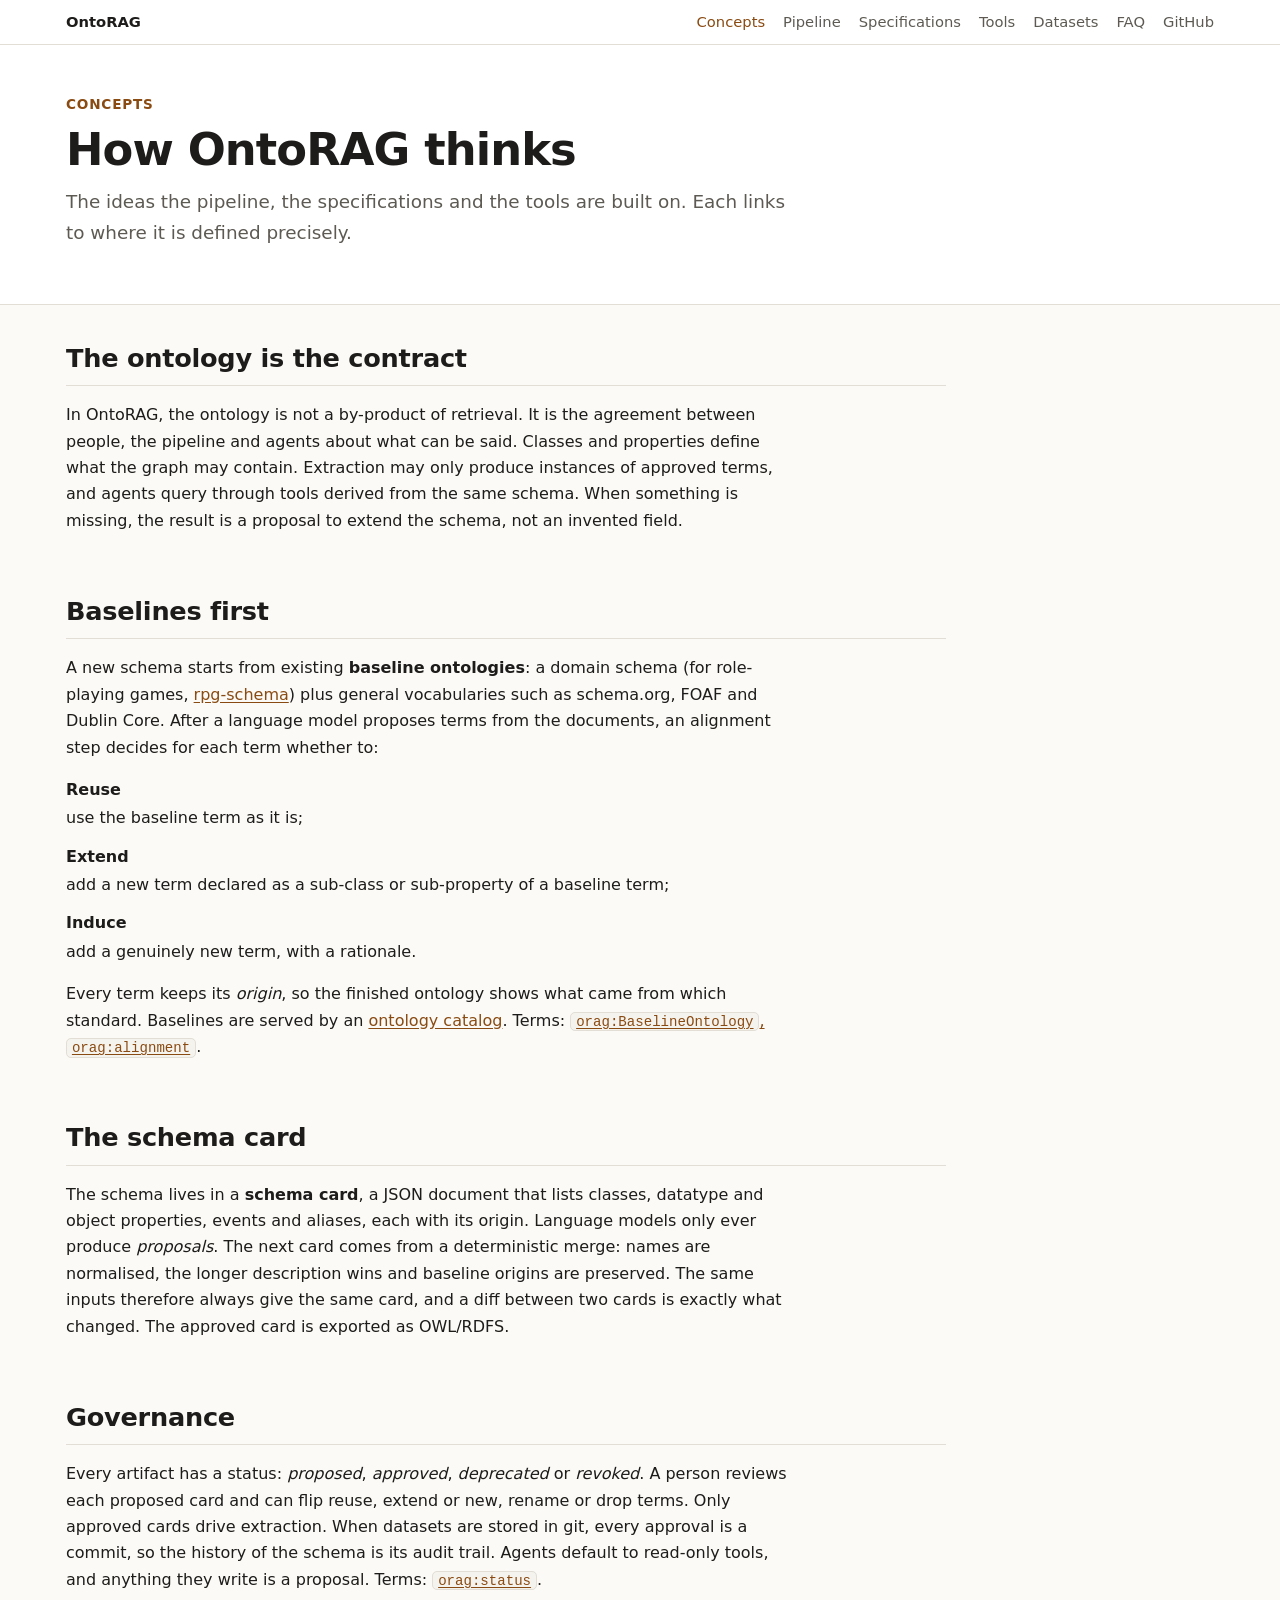
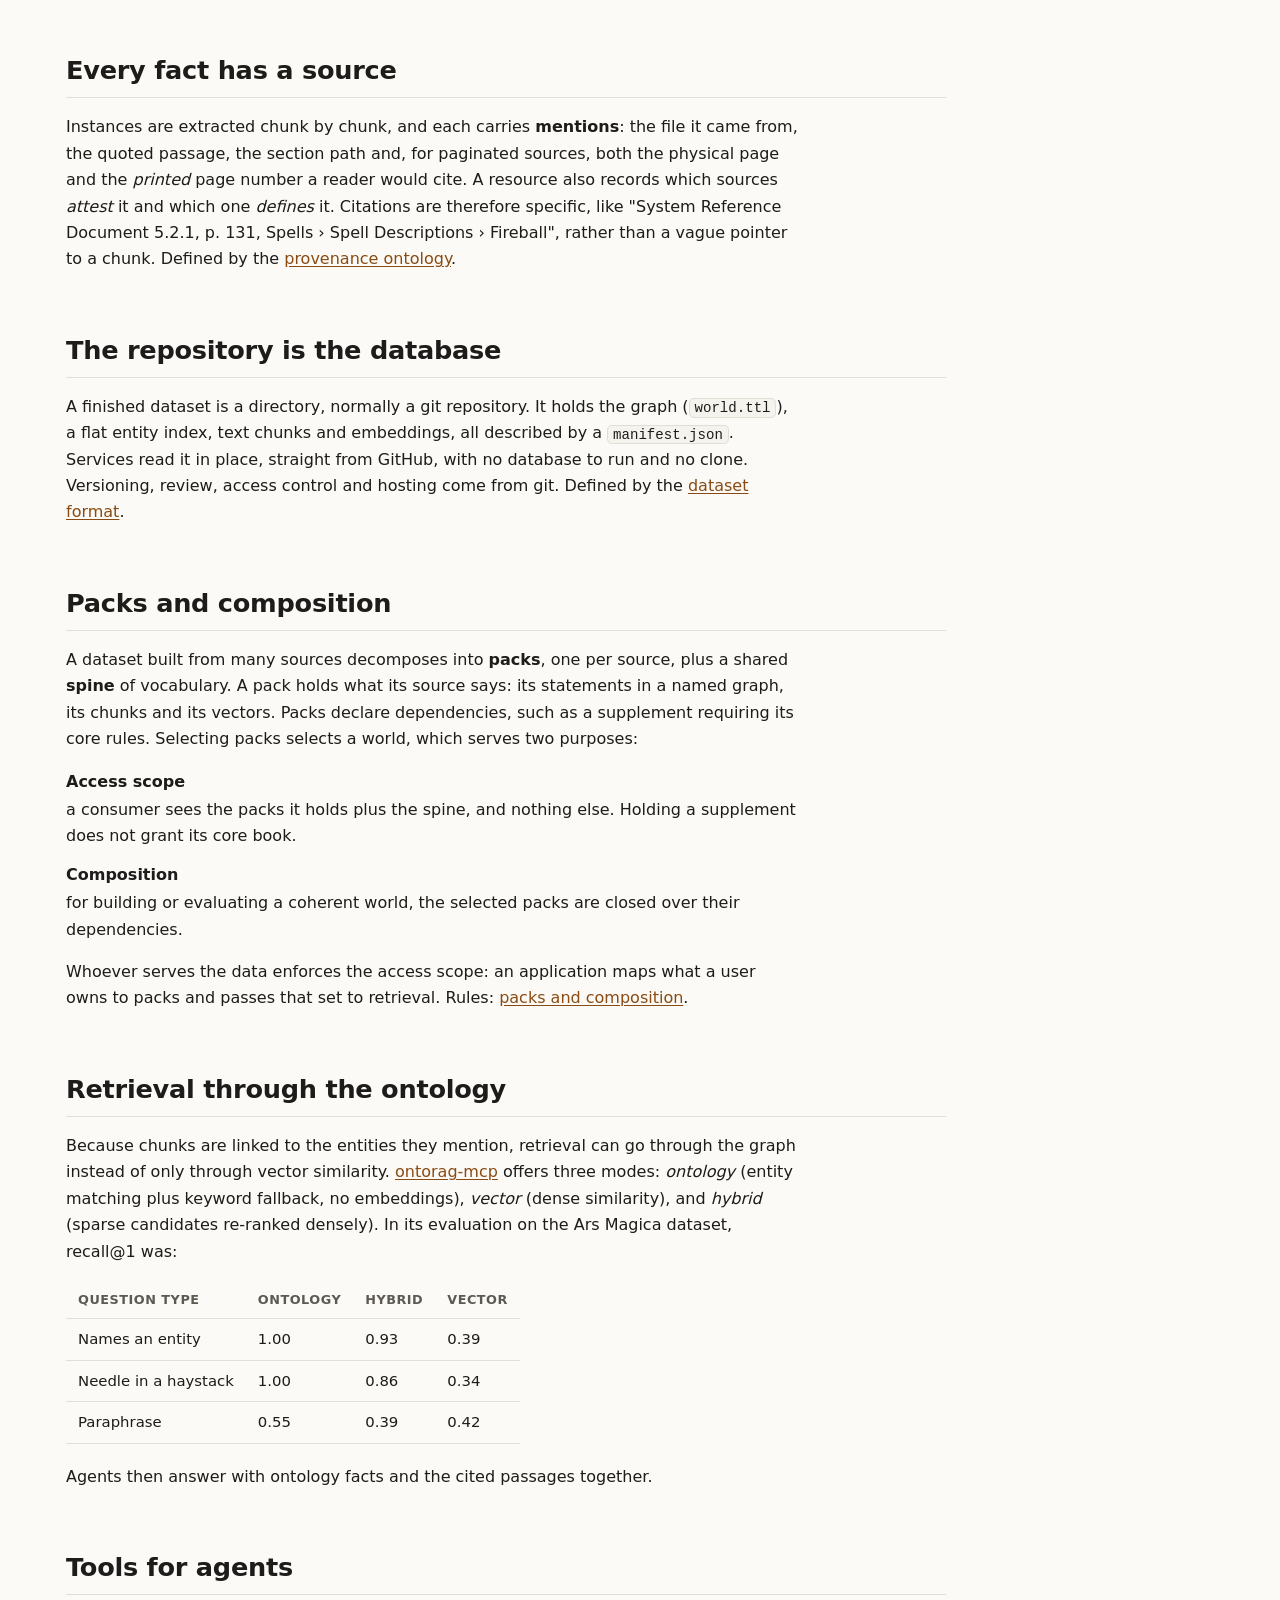
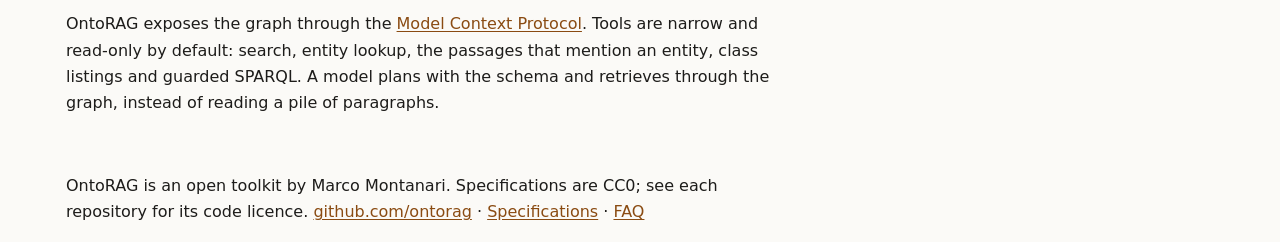
==== concepts/index.html @ efa47b8e "Restructure ontorag.org into a multi-page site Home, Concepts, Pipeline, Specifications, Tools, Data" ====
<!doctype html>
<html lang="en">
<head>
<meta charset="utf-8">
<meta name="viewport" content="width=device-width, initial-scale=1">
<title>Concepts · OntoRAG</title>
<meta name="description" content="The ideas behind OntoRAG: ontology as contract, baselines and alignment, schema cards, governance, provenance, datasets as repositories, packs and retrieval.">
<link rel="stylesheet" href="../assets/site.css">
<link rel="icon" href="../assets/favicon.svg" type="image/svg+xml">
</head>
<body>
<nav class="sitebar" aria-label="OntoRAG">
  <div class="wrap">
    <a class="brand" href="../">OntoRAG</a>
    <a href="../concepts/" aria-current="page">Concepts</a>
    <a href="../pipeline/">Pipeline</a>
    <a href="../specs/">Specifications</a>
    <a href="../tools/">Tools</a>
    <a href="../datasets/">Datasets</a>
    <a href="../faq/">FAQ</a>
    <a href="https://github.com/ontorag">GitHub</a>
  </div>
</nav>
<header class="masthead">
  <div class="wrap">
    <p class="eyebrow">Concepts</p>
    <h1>How OntoRAG thinks</h1>
    <p class="lede">The ideas the pipeline, the specifications and the tools are built on. Each links to where it is defined precisely.</p>
  </div>
</header>
<main class="wrap page">
<section id="contract">
  <h2>The ontology is the contract</h2>
  <p>In OntoRAG, the ontology is not a by-product of retrieval. It is the agreement between people, the pipeline and agents about what can be said. Classes and properties define what the graph may contain. Extraction may only produce instances of approved terms, and agents query through tools derived from the same schema. When something is missing, the result is a proposal to extend the schema, not an invented field.</p>
</section>
<section id="baselines">
  <h2>Baselines first</h2>
  <p>A new schema starts from existing <strong>baseline ontologies</strong>: a domain schema (for role-playing games, <a href="https://www.rpg-schema.org/">rpg-schema</a>) plus general vocabularies such as schema.org, FOAF and Dublin Core. After a language model proposes terms from the documents, an alignment step decides for each term whether to:</p>
  <dl class="defs">
    <dt>Reuse</dt><dd>use the baseline term as it is;</dd>
    <dt>Extend</dt><dd>add a new term declared as a sub-class or sub-property of a baseline term;</dd>
    <dt>Induce</dt><dd>add a genuinely new term, with a rationale.</dd>
  </dl>
  <p>Every term keeps its <em>origin</em>, so the finished ontology shows what came from which standard. Baselines are served by an <a href="../tools/#catalog">ontology catalog</a>. Terms: <a href="https://ontorag.org/vocab/#alignment-model"><code>orag:BaselineOntology</code>, <code>orag:alignment</code></a>.</p>
</section>
<section id="schema-card">
  <h2>The schema card</h2>
  <p>The schema lives in a <strong>schema card</strong>, a JSON document that lists classes, datatype and object properties, events and aliases, each with its origin. Language models only ever produce <em>proposals</em>. The next card comes from a deterministic merge: names are normalised, the longer description wins and baseline origins are preserved. The same inputs therefore always give the same card, and a diff between two cards is exactly what changed. The approved card is exported as OWL/RDFS.</p>
</section>
<section id="governance">
  <h2>Governance</h2>
  <p>Every artifact has a status: <em>proposed</em>, <em>approved</em>, <em>deprecated</em> or <em>revoked</em>. A person reviews each proposed card and can flip reuse, extend or new, rename or drop terms. Only approved cards drive extraction. When datasets are stored in git, every approval is a commit, so the history of the schema is its audit trail. Agents default to read-only tools, and anything they write is a proposal. Terms: <a href="https://ontorag.org/vocab/#governance"><code>orag:status</code></a>.</p>
</section>
<section id="provenance">
  <h2>Every fact has a source</h2>
  <p>Instances are extracted chunk by chunk, and each carries <strong>mentions</strong>: the file it came from, the quoted passage, the section path and, for paginated sources, both the physical page and the <em>printed</em> page number a reader would cite. A resource also records which sources <em>attest</em> it and which one <em>defines</em> it. Citations are therefore specific, like "System Reference Document 5.2.1, p. 131, Spells › Spell Descriptions › Fireball", rather than a vague pointer to a chunk. Defined by the <a href="https://ontorag.org/provenance/">provenance ontology</a>.</p>
</section>
<section id="datasets">
  <h2>The repository is the database</h2>
  <p>A finished dataset is a directory, normally a git repository. It holds the graph (<code>world.ttl</code>), a flat entity index, text chunks and embeddings, all described by a <code>manifest.json</code>. Services read it in place, straight from GitHub, with no database to run and no clone. Versioning, review, access control and hosting come from git. Defined by the <a href="https://ontorag.org/vocab/#format">dataset format</a>.</p>
</section>
<section id="packs">
  <h2>Packs and composition</h2>
  <p>A dataset built from many sources decomposes into <strong>packs</strong>, one per source, plus a shared <strong>spine</strong> of vocabulary. A pack holds what its source says: its statements in a named graph, its chunks and its vectors. Packs declare dependencies, such as a supplement requiring its core rules. Selecting packs selects a world, which serves two purposes:</p>
  <dl class="defs">
    <dt>Access scope</dt><dd>a consumer sees the packs it holds plus the spine, and nothing else. Holding a supplement does not grant its core book.</dd>
    <dt>Composition</dt><dd>for building or evaluating a coherent world, the selected packs are closed over their dependencies.</dd>
  </dl>
  <p>Whoever serves the data enforces the access scope: an application maps what a user owns to packs and passes that set to retrieval. Rules: <a href="https://ontorag.org/provenance/#packs">packs and composition</a>.</p>
</section>
<section id="retrieval">
  <h2>Retrieval through the ontology</h2>
  <p>Because chunks are linked to the entities they mention, retrieval can go through the graph instead of only through vector similarity. <a href="../tools/#mcp">ontorag-mcp</a> offers three modes: <em>ontology</em> (entity matching plus keyword fallback, no embeddings), <em>vector</em> (dense similarity), and <em>hybrid</em> (sparse candidates re-ranked densely). In its evaluation on the Ars Magica dataset, recall@1 was:</p>
  <table>
    <thead><tr><th>Question type</th><th>Ontology</th><th>Hybrid</th><th>Vector</th></tr></thead>
    <tbody>
      <tr><td>Names an entity</td><td>1.00</td><td>0.93</td><td>0.39</td></tr>
      <tr><td>Needle in a haystack</td><td>1.00</td><td>0.86</td><td>0.34</td></tr>
      <tr><td>Paraphrase</td><td>0.55</td><td>0.39</td><td>0.42</td></tr>
    </tbody>
  </table>
  <p>Agents then answer with ontology facts and the cited passages together.</p>
</section>
<section id="tools-for-agents">
  <h2>Tools for agents</h2>
  <p>OntoRAG exposes the graph through the <a href="https://modelcontextprotocol.io/">Model Context Protocol</a>. Tools are narrow and read-only by default: search, entity lookup, the passages that mention an entity, class listings and guarded SPARQL. A model plans with the schema and retrieves through the graph, instead of reading a pile of paragraphs.</p>
</section>
</main>
<footer class="wrap footer">
  <p>OntoRAG is an open toolkit by Marco Montanari. Specifications are CC0; see each repository for its code licence.
  <a href="https://github.com/ontorag">github.com/ontorag</a> ·
  <a href="../specs/">Specifications</a> ·
  <a href="../faq/">FAQ</a></p>
</footer>
</body>
</html>
---- assets/site.css ----
:root {
  --bg: #fbfaf7;
  --surface: #ffffff;
  --surface-2: #f3f1ec;
  --text: #1d1c1a;
  --muted: #5d5a53;
  --border: #e2ded5;
  --accent: #8a4b12;
  --accent-soft: #f6ebdf;
  --code-bg: #f5f3ee;
  --radius: 10px;
  --font: "Inter", system-ui, -apple-system, "Segoe UI", Roboto, sans-serif;
  --mono: "JetBrains Mono", ui-monospace, SFMono-Regular, Menlo, Consolas, monospace;
  color-scheme: light;
}
@media (prefers-color-scheme: dark) {
  :root {
    --bg: #151412;
    --surface: #1d1c19;
    --surface-2: #25231f;
    --text: #ebe7df;
    --muted: #a8a295;
    --border: #36332d;
    --accent: #e3a468;
    --accent-soft: #2e241a;
    --code-bg: #1a1916;
    color-scheme: dark;
  }
}

* { box-sizing: border-box; }
html { scroll-behavior: smooth; }
body {
  margin: 0;
  background: var(--bg);
  color: var(--text);
  font: 16px/1.65 var(--font);
  -webkit-font-smoothing: antialiased;
}
a { color: var(--accent); text-underline-offset: 2px; }
code, pre { font-family: var(--mono); font-size: 0.88em; }
:not(pre) > code { background: var(--code-bg); border: 1px solid var(--border); border-radius: 5px; padding: 0.05em 0.35em; }
pre {
  background: var(--code-bg);
  border: 1px solid var(--border);
  border-radius: var(--radius);
  padding: 14px 16px;
  overflow-x: auto;
  line-height: 1.5;
}

.wrap { max-width: 1180px; margin: 0 auto; padding: 0 16px; }

/* masthead */
.masthead { border-bottom: 1px solid var(--border); background: var(--surface); padding: 48px 0 32px; }
.eyebrow { margin: 0 0 8px; color: var(--accent); font-weight: 600; font-size: 0.85rem; letter-spacing: 0.06em; text-transform: uppercase; }
h1 { margin: 0 0 12px; font-size: clamp(1.9rem, 4vw, 2.8rem); line-height: 1.15; letter-spacing: -0.02em; }
.lede { max-width: 62ch; margin: 0 0 24px; font-size: 1.15rem; color: var(--muted); }
.facts { display: grid; grid-template-columns: repeat(auto-fit, minmax(220px, 1fr)); gap: 12px 24px; margin: 0 0 24px; }
.facts div { min-width: 0; }
.facts dt { font-size: 0.78rem; text-transform: uppercase; letter-spacing: 0.05em; color: var(--muted); }
.facts dd { margin: 2px 0 0; overflow-wrap: anywhere; }
.downloads { display: flex; flex-wrap: wrap; gap: 8px; margin: 0; }
.button {
  display: inline-block; padding: 7px 14px; border-radius: 999px;
  background: var(--accent); color: var(--surface); text-decoration: none; font-weight: 600; font-size: 0.9rem;
}
.button.ghost { background: transparent; color: var(--accent); border: 1px solid var(--accent); }

/* layout */
.layout { display: grid; grid-template-columns: 240px minmax(0, 1fr); gap: 48px; padding-top: 32px; }
.toc { position: sticky; top: 16px; align-self: start; max-height: calc(100vh - 32px); overflow-y: auto; font-size: 0.92rem; }
.toc-title { font-weight: 700; margin: 0 0 8px; }
.toc ol { list-style: none; margin: 0; padding: 0; }
.toc li { margin: 4px 0; }
.toc a { color: var(--muted); text-decoration: none; }
.toc a:hover { color: var(--accent); }
.toc ol.terms { margin: 6px 0 0 10px; padding-left: 10px; border-left: 1px solid var(--border); font-family: var(--mono); font-size: 0.8rem; }
@media (max-width: 860px) {
  .layout { grid-template-columns: 1fr; gap: 16px; }
  .toc { position: static; max-height: none; border: 1px solid var(--border); border-radius: var(--radius); padding: 12px 16px; background: var(--surface); }
  .toc ol.terms { display: none; }
}

main { min-width: 0; }
section { padding-bottom: 24px; scroll-margin-top: 16px; }
h2 { font-size: 1.6rem; margin: 32px 0 12px; letter-spacing: -0.01em; border-bottom: 1px solid var(--border); padding-bottom: 6px; }
section:first-child h2 { margin-top: 0; }
h3 { font-size: 1.15rem; margin: 28px 0 8px; }
h4 { margin: 0 0 6px; }
p, li { max-width: 72ch; }
.note { background: var(--accent-soft); border-left: 3px solid var(--accent); padding: 10px 14px; border-radius: 0 var(--radius) var(--radius) 0; }
.rules li { margin-bottom: 8px; }

table { width: 100%; border-collapse: collapse; margin: 12px 0 20px; font-size: 0.93rem; display: block; overflow-x: auto; }
th, td { text-align: left; vertical-align: top; padding: 8px 12px; border-bottom: 1px solid var(--border); }
th { font-size: 0.8rem; text-transform: uppercase; letter-spacing: 0.04em; color: var(--muted); }

.split { display: grid; grid-template-columns: repeat(auto-fit, minmax(260px, 1fr)); gap: 16px; margin: 12px 0 16px; }
.card { background: var(--surface); border: 1px solid var(--border); border-radius: var(--radius); padding: 16px 18px; }
.card p { margin: 0; }

.citation-demo { font-family: var(--mono); font-size: 0.9rem; background: var(--surface); border: 1px dashed var(--border); border-radius: var(--radius); padding: 10px 14px; }
.citation-demo span { color: var(--accent); }

.diagram { margin: 12px 0 0; background: var(--surface); border: 1px solid var(--border); border-radius: var(--radius); padding: 16px; overflow-x: auto; }

.diagram figcaption { color: var(--muted); font-size: 0.88rem; margin-top: 8px; }

/* site-wide bar shared by ontorag.org pages */
.sitebar { background: var(--surface); border-bottom: 1px solid var(--border); font-size: 0.92rem; }
.sitebar .wrap { display: flex; flex-wrap: wrap; align-items: center; gap: 4px 18px; padding-top: 10px; padding-bottom: 10px; }
.sitebar .brand { font-weight: 700; color: var(--text); text-decoration: none; margin-right: auto; }
.sitebar a { color: var(--muted); text-decoration: none; }
.sitebar a:hover, .sitebar a[aria-current] { color: var(--accent); }
.masthead { border-top: 0; }

/* ontorag.org pages */
.page { padding-top: 32px; padding-bottom: 16px; }
.page > section, .page > dl { max-width: 880px; }
.page section { padding-bottom: 8px; }
.hero { padding: 64px 0 40px; }
.hero h1 { font-size: clamp(2.2rem, 5vw, 3.4rem); }
.motto { font-family: var(--mono); font-size: 0.95rem; color: var(--accent); margin: 0 0 24px; }
.grid { display: grid; grid-template-columns: repeat(auto-fit, minmax(240px, 1fr)); gap: 16px; margin: 16px 0 24px; }
.grid .card h3 { margin: 0 0 6px; font-size: 1.05rem; }
.grid .card p + p { margin-top: 8px; }
.card .meta { font-size: 0.85rem; color: var(--muted); }
.badge { display: inline-block; font-size: 0.72rem; font-weight: 600; letter-spacing: 0.04em; text-transform: uppercase; padding: 1px 8px; border-radius: 999px; border: 1px solid var(--border); color: var(--muted); vertical-align: middle; margin-left: 6px; }
.badge.live { border-color: var(--accent); color: var(--accent); }
.flow { display: grid; grid-template-columns: repeat(auto-fit, minmax(200px, 1fr)); gap: 0; margin: 16px 0 24px; counter-reset: flow; }
.flow > div { border: 1px solid var(--border); background: var(--surface); padding: 16px 18px; margin: 0 -1px -1px 0; }
.flow > div::before { counter-increment: flow; content: counter(flow, decimal-leading-zero); display: block; font-family: var(--mono); font-size: 0.8rem; color: var(--accent); margin-bottom: 4px; }
.flow h3 { margin: 0 0 6px; font-size: 1.05rem; }
.flow p { margin: 0; font-size: 0.93rem; }
.who { font-size: 0.75rem; font-weight: 600; text-transform: uppercase; letter-spacing: 0.04em; white-space: nowrap; }
.who.llm { color: #7a5ab8; } .who.code { color: #2f7a55; } .who.human { color: var(--accent); }
@media (prefers-color-scheme: dark) { .who.llm { color: #b9a0ee; } .who.code { color: #7fcca3; } }
.steps td:first-child { font-family: var(--mono); font-size: 0.8rem; color: var(--accent); }
.steps code { white-space: nowrap; }
dl.defs { margin: 8px 0 16px; }
dl.defs dt { font-weight: 600; margin-top: 12px; }
dl.defs dd { margin: 2px 0 0; color: var(--text); max-width: 72ch; }
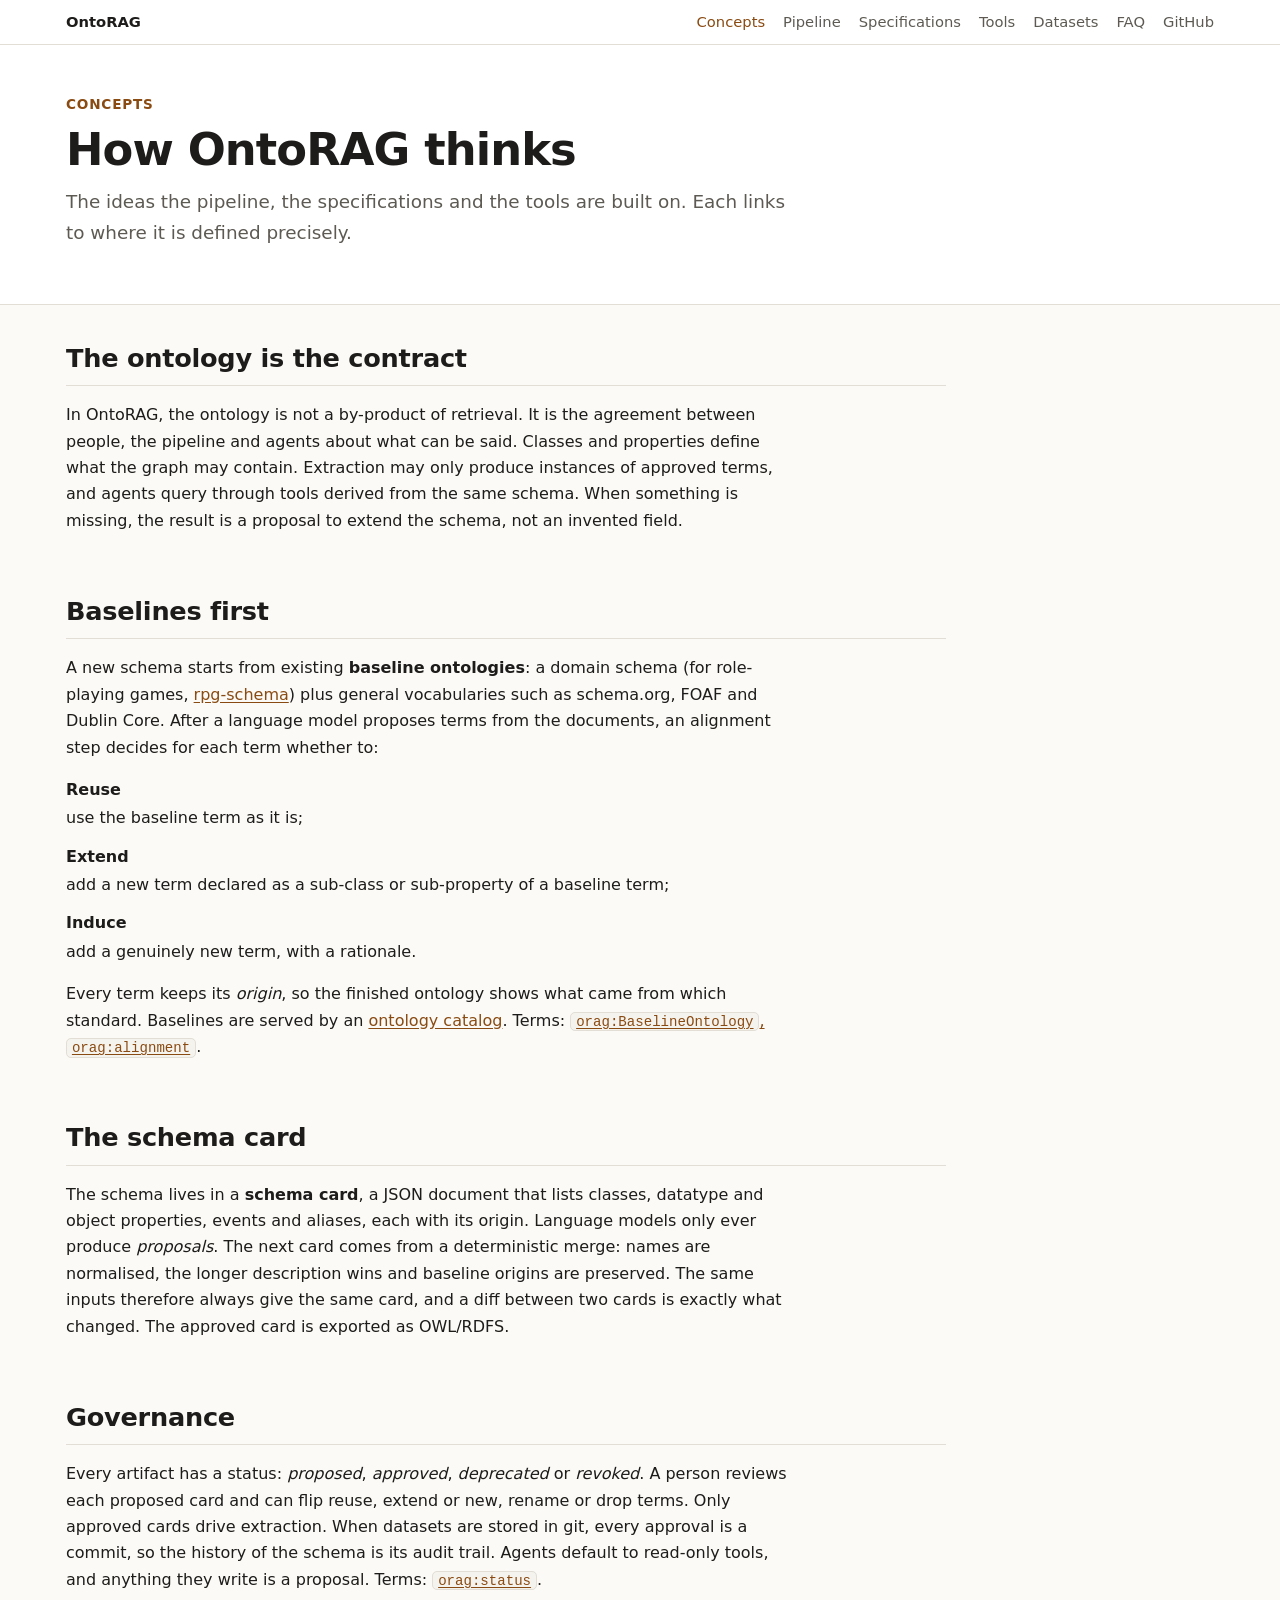
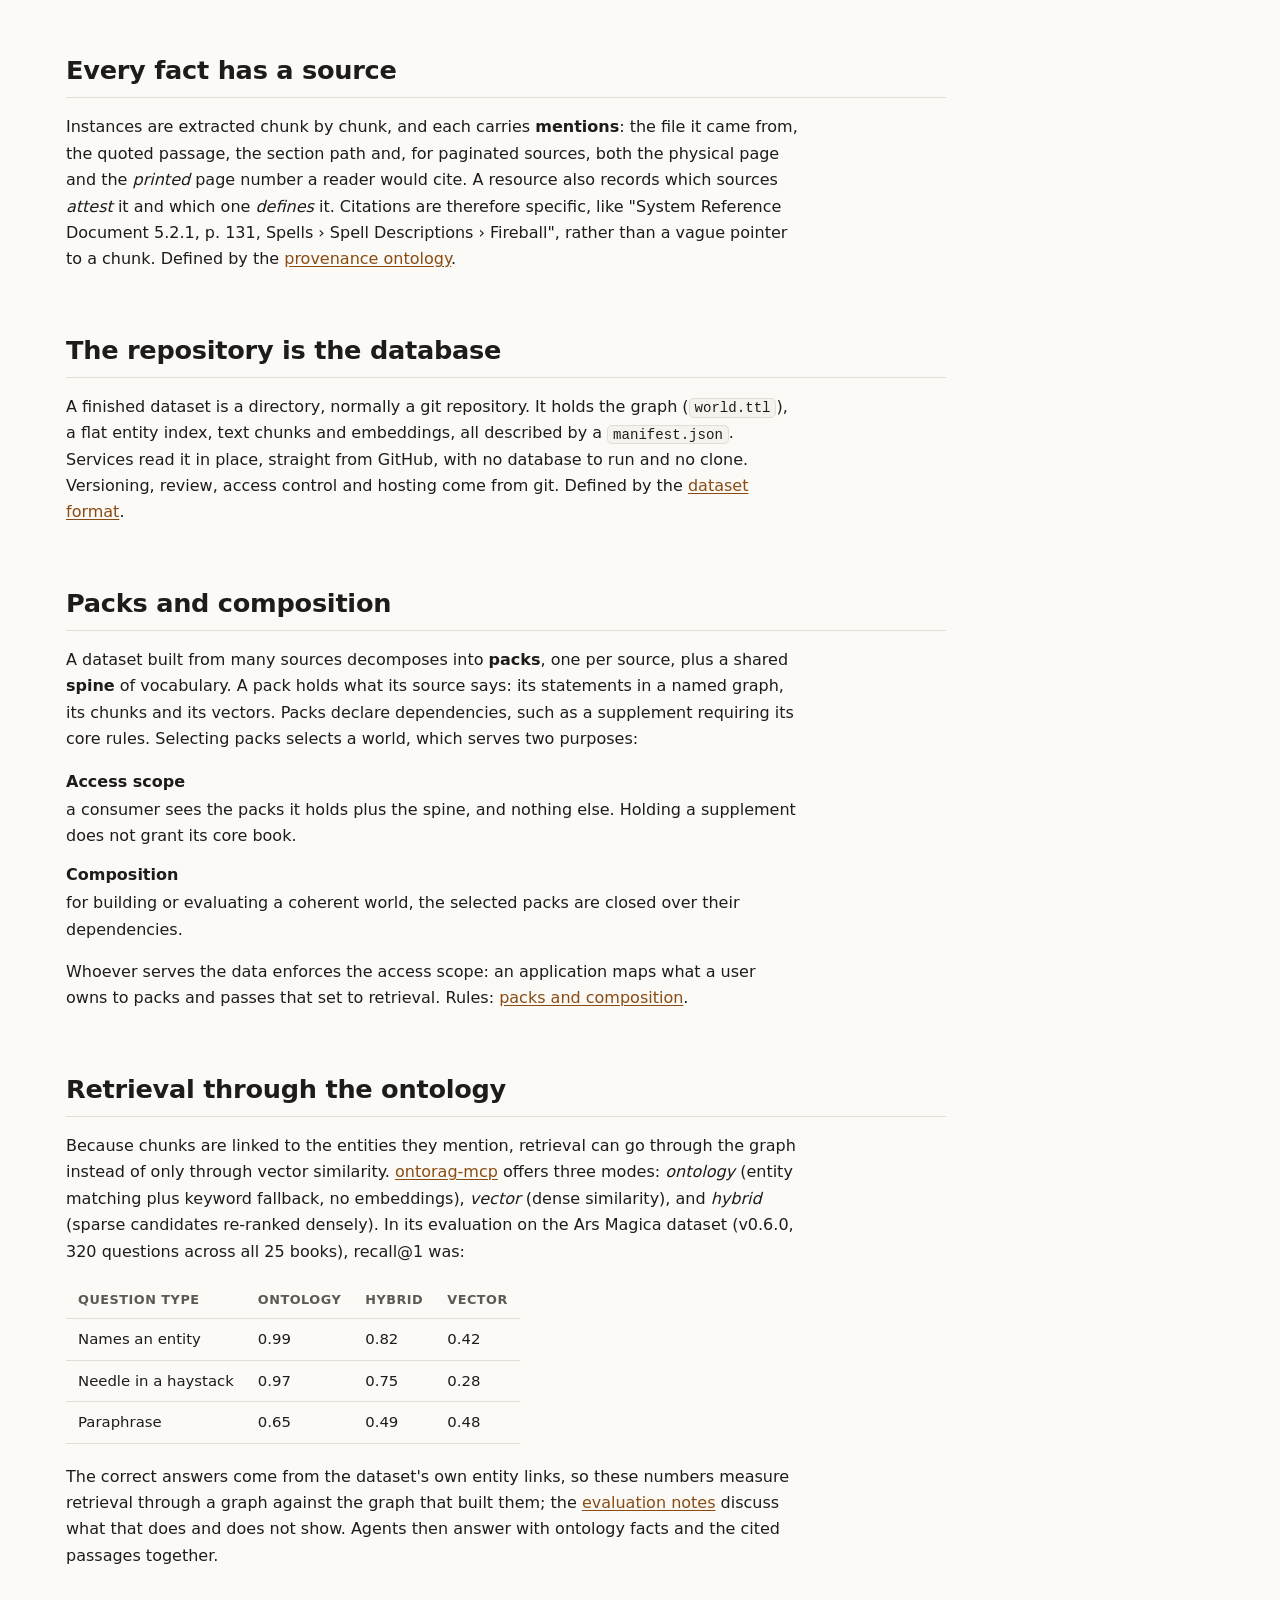
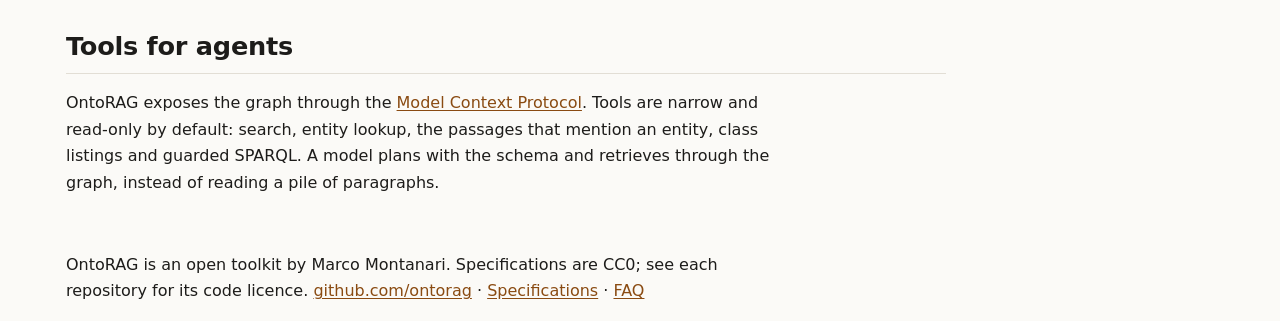
==== commit d6b2d5ef: "Site: amol v0.6.0 (13,014 entities, all 25 books) and its retrieval results Co-Authored-By: Claude O" ====
--- a/concepts/index.html
+++ b/concepts/index.html
@@ -70,16 +70,16 @@
 </section>
 <section id="retrieval">
   <h2>Retrieval through the ontology</h2>
-  <p>Because chunks are linked to the entities they mention, retrieval can go through the graph instead of only through vector similarity. <a href="../tools/#mcp">ontorag-mcp</a> offers three modes: <em>ontology</em> (entity matching plus keyword fallback, no embeddings), <em>vector</em> (dense similarity), and <em>hybrid</em> (sparse candidates re-ranked densely). In its evaluation on the Ars Magica dataset, recall@1 was:</p>
+  <p>Because chunks are linked to the entities they mention, retrieval can go through the graph instead of only through vector similarity. <a href="../tools/#mcp">ontorag-mcp</a> offers three modes: <em>ontology</em> (entity matching plus keyword fallback, no embeddings), <em>vector</em> (dense similarity), and <em>hybrid</em> (sparse candidates re-ranked densely). In its evaluation on the Ars Magica dataset (v0.6.0, 320 questions across all 25 books), recall@1 was:</p>
   <table>
     <thead><tr><th>Question type</th><th>Ontology</th><th>Hybrid</th><th>Vector</th></tr></thead>
     <tbody>
-      <tr><td>Names an entity</td><td>1.00</td><td>0.93</td><td>0.39</td></tr>
-      <tr><td>Needle in a haystack</td><td>1.00</td><td>0.86</td><td>0.34</td></tr>
-      <tr><td>Paraphrase</td><td>0.55</td><td>0.39</td><td>0.42</td></tr>
+      <tr><td>Names an entity</td><td>0.99</td><td>0.82</td><td>0.42</td></tr>
+      <tr><td>Needle in a haystack</td><td>0.97</td><td>0.75</td><td>0.28</td></tr>
+      <tr><td>Paraphrase</td><td>0.65</td><td>0.49</td><td>0.48</td></tr>
     </tbody>
   </table>
-  <p>Agents then answer with ontology facts and the cited passages together.</p>
+  <p>The correct answers come from the dataset's own entity links, so these numbers measure retrieval through a graph against the graph that built them; the <a href="https://github.com/ontorag/ontorag-mcp/tree/main/eval">evaluation notes</a> discuss what that does and does not show. Agents then answer with ontology facts and the cited passages together.</p>
 </section>
 <section id="tools-for-agents">
   <h2>Tools for agents</h2>
